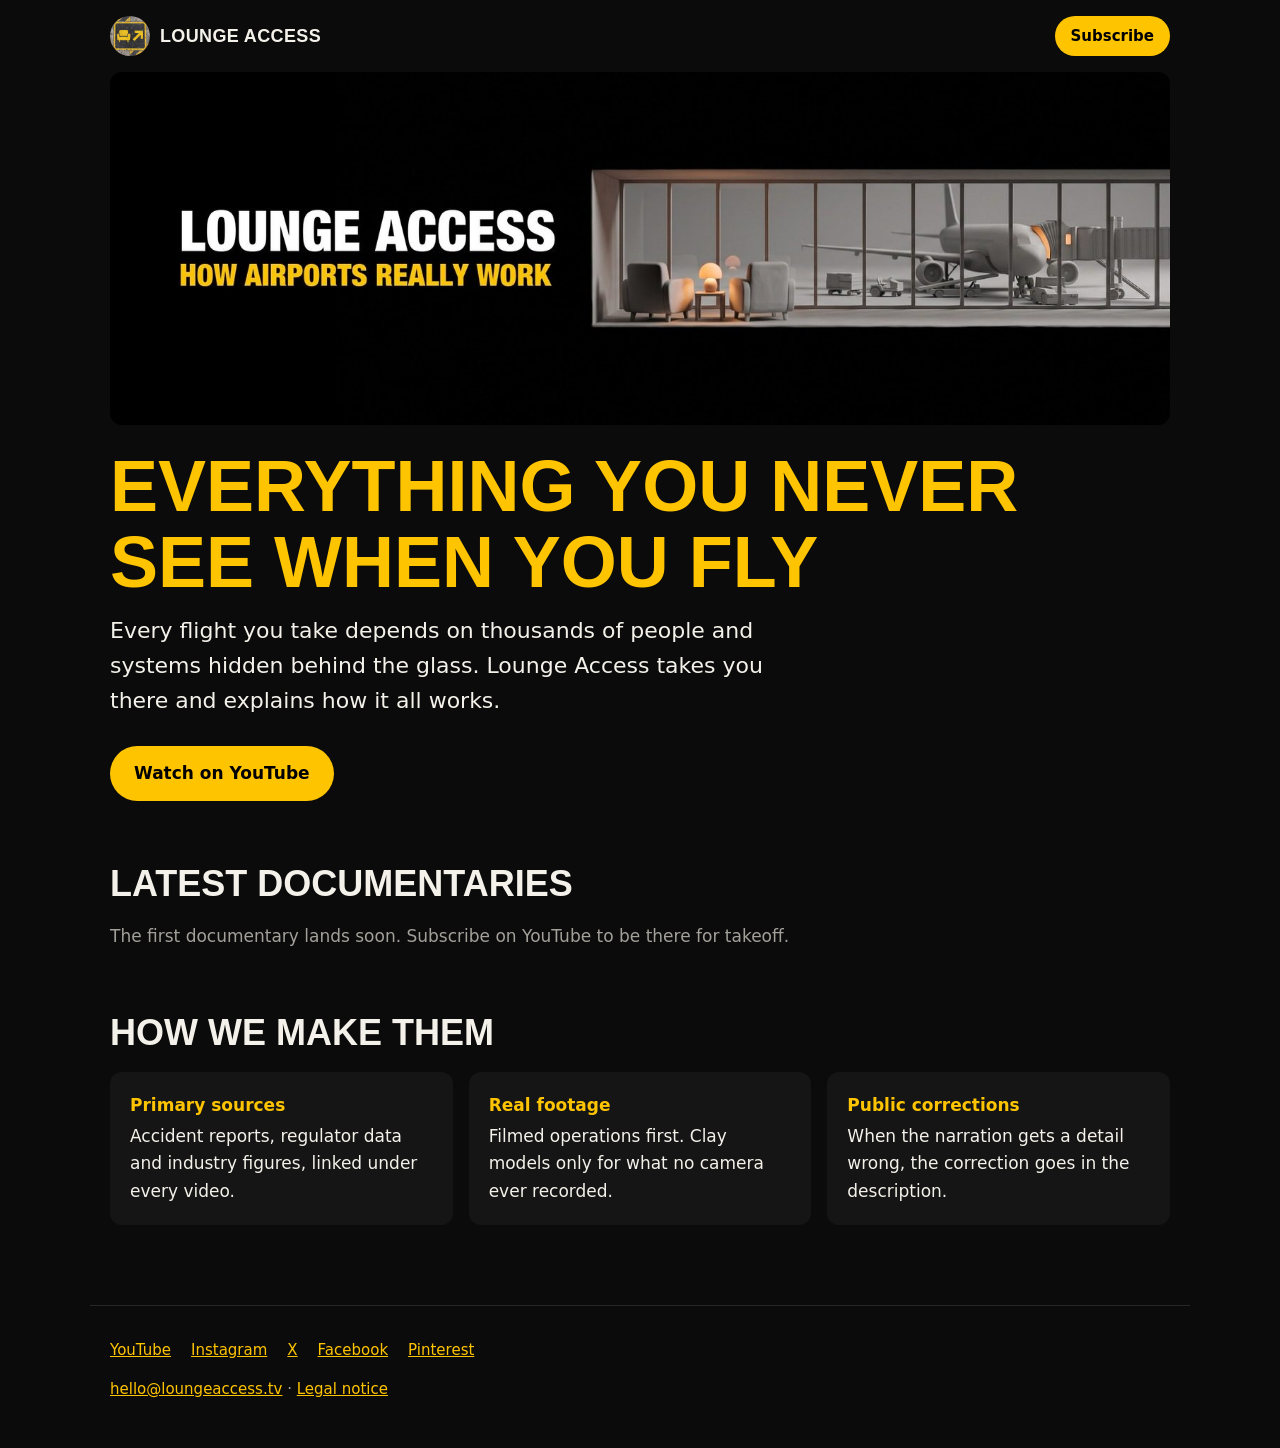
==== index.html @ 523a6bbe "feat(site): add loungeaccess.tv landing page Co-Authored-By: Claude Opus 5.5 <noreply@anthropic.com>" ====
<!doctype html>
<html lang="en">
<head>
  <meta charset="utf-8">
  <meta name="viewport" content="width=device-width, initial-scale=1">
  <title>Lounge Access — How airports really work</title>
  <meta name="description" content="Documentaries on how airports really work: runways, ground crews, baggage systems and everything you never see when you fly. Built on official reports and primary sources.">
  <link rel="canonical" href="https://loungeaccess.tv/">
  <meta property="og:type" content="website">
  <meta property="og:site_name" content="Lounge Access">
  <meta property="og:title" content="Lounge Access — How airports really work">
  <meta property="og:description" content="Documentaries on everything you never see when you fly.">
  <meta property="og:url" content="https://loungeaccess.tv/">
  <meta property="og:image" content="https://loungeaccess.tv/img/og.jpg">
  <meta name="twitter:card" content="summary_large_image">
  <meta name="twitter:site" content="@loungeaccesstv">
  <link rel="icon" href="img/favicon.png">
  <link rel="apple-touch-icon" href="img/apple-touch-icon.png">
  <link rel="stylesheet" href="style.css">
</head>
<body>
  <header class="top">
    <a class="brand" href="/"><img src="img/avatar.jpg" alt="" width="40" height="40">Lounge Access</a>
    <a class="btn btn--small" href="https://www.youtube.com/@loungeaccesstv?sub_confirmation=1">Subscribe</a>
  </header>

  <main>
    <section class="hero">
      <img class="hero__img" src="img/hero.jpg" alt="Clay model of an airport lounge looking out on an airliner at the gate" width="1500" height="500" fetchpriority="high">
      <h1>Everything you never see when you fly</h1>
      <p class="lead">Every flight you take depends on thousands of people and systems hidden behind the glass. Lounge Access takes you there and explains how it all works.</p>
      <a class="btn" href="https://www.youtube.com/@loungeaccesstv?sub_confirmation=1">Watch on YouTube</a>
    </section>

    <section id="videos">
      <h2>Latest documentaries</h2>
      <!-- One card per published video, newest first: thumbnail linking to /videos/<slug>.html -->
      <p class="muted">The first documentary lands soon. Subscribe on YouTube to be there for takeoff.</p>
    </section>

    <section id="method">
      <h2>How we make them</h2>
      <ul class="cards">
        <li><strong>Primary sources</strong>Accident reports, regulator data and industry figures, linked under every video.</li>
        <li><strong>Real footage</strong>Filmed operations first. Clay models only for what no camera ever recorded.</li>
        <li><strong>Public corrections</strong>When the narration gets a detail wrong, the correction goes in the description.</li>
      </ul>
    </section>
  </main>

  <footer class="foot">
    <nav class="social" aria-label="Lounge Access on social media">
      <a href="https://www.youtube.com/@loungeaccesstv">YouTube</a>
      <a href="https://www.instagram.com/loungeaccesstv/">Instagram</a>
      <a href="https://x.com/loungeaccesstv">X</a>
      <a href="https://www.facebook.com/loungeaccesstv">Facebook</a>
      <a href="https://www.pinterest.com/loungeaccesstv/">Pinterest</a>
    </nav>
    <p><a href="mailto:hello@loungeaccess.tv">hello@loungeaccess.tv</a> · <a href="legal.html">Legal notice</a></p>
  </footer>
</body>
</html>
---- style.css ----
:root {
  --bg: #0b0b0b;
  --card: #151515;
  --text: #f3f1e9;
  --muted: #a3a09a;
  --accent: #ffc400;
  --heavy: "Helvetica Neue", "Arial Narrow", Arial, sans-serif;
}

* { box-sizing: border-box; }
body {
  margin: 0;
  background: var(--bg);
  color: var(--text);
  font: 17px/1.6 system-ui, -apple-system, "Segoe UI", Roboto, sans-serif;
}
a { color: var(--accent); }
img { max-width: 100%; height: auto; display: block; }

main, .top, .foot { max-width: 1100px; margin: 0 auto; padding: 0 20px; }

.top { display: flex; justify-content: space-between; align-items: center; padding-block: 16px; }
.brand { display: flex; align-items: center; gap: 10px; color: var(--text); text-decoration: none; font: 800 18px var(--heavy); text-transform: uppercase; letter-spacing: .02em; }
.brand img { border-radius: 50%; }

h1, h2 { font-family: var(--heavy); font-weight: 900; font-stretch: condensed; text-transform: uppercase; line-height: 1.05; }
h1 { font-size: clamp(36px, 7vw, 72px); color: var(--accent); margin: 24px 0 12px; }
h2 { font-size: clamp(26px, 4vw, 36px); margin: 64px 0 20px; }

.hero__img { width: 100%; border-radius: 12px; }
.lead { font-size: clamp(18px, 2.2vw, 22px); max-width: 680px; margin: 0 0 28px; }
.muted { color: var(--muted); }

.btn { display: inline-block; background: var(--accent); color: #000; font-weight: 700; text-decoration: none; padding: 14px 24px; border-radius: 999px; }
.btn:hover, .btn:focus-visible { background: #fff; }
.btn--small { padding: 8px 16px; font-size: 15px; }

.cards { list-style: none; padding: 0; margin: 0; display: grid; gap: 16px; }
.cards li { background: var(--card); border-radius: 12px; padding: 20px; }
.cards strong { display: block; color: var(--accent); margin-bottom: 4px; }
@media (min-width: 750px) { .cards { grid-template-columns: repeat(3, 1fr); } }

.foot { margin-top: 80px; padding-block: 32px; border-top: 1px solid #262626; color: var(--muted); font-size: 15px; }
.social { display: flex; flex-wrap: wrap; gap: 8px 20px; margin-bottom: 8px; }

.legal h1 { font-size: clamp(30px, 5vw, 48px); }
.legal h2 { font-size: 22px; margin-top: 32px; }
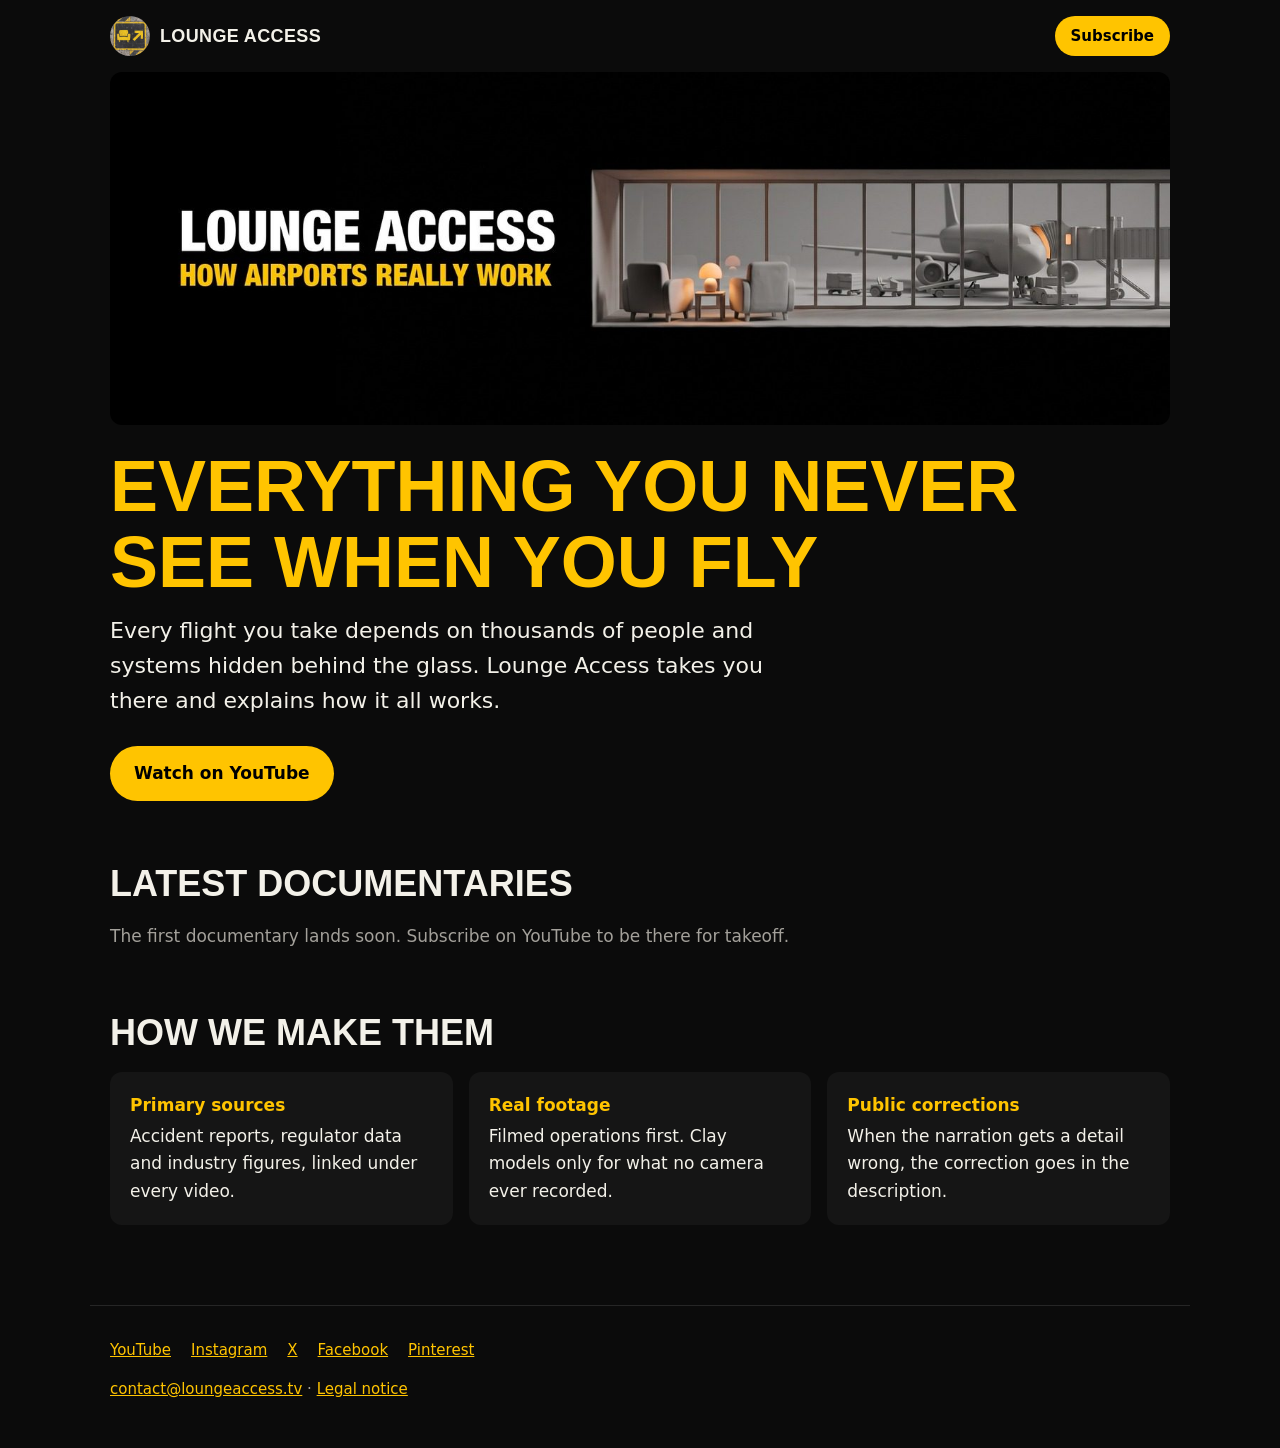
==== commit 3eae978f: "fix(site): use contact@ address Co-Authored-By: Claude Opus 5.5 <noreply@anthropic.com>" ====
--- a/index.html
+++ b/index.html
@@ -56,7 +56,7 @@
       <a href="https://www.facebook.com/loungeaccesstv">Facebook</a>
       <a href="https://www.pinterest.com/loungeaccesstv/">Pinterest</a>
     </nav>
-    <p><a href="mailto:hello@loungeaccess.tv">hello@loungeaccess.tv</a> · <a href="legal.html">Legal notice</a></p>
+    <p><a href="mailto:contact@loungeaccess.tv">contact@loungeaccess.tv</a> · <a href="legal.html">Legal notice</a></p>
   </footer>
 </body>
 </html>
